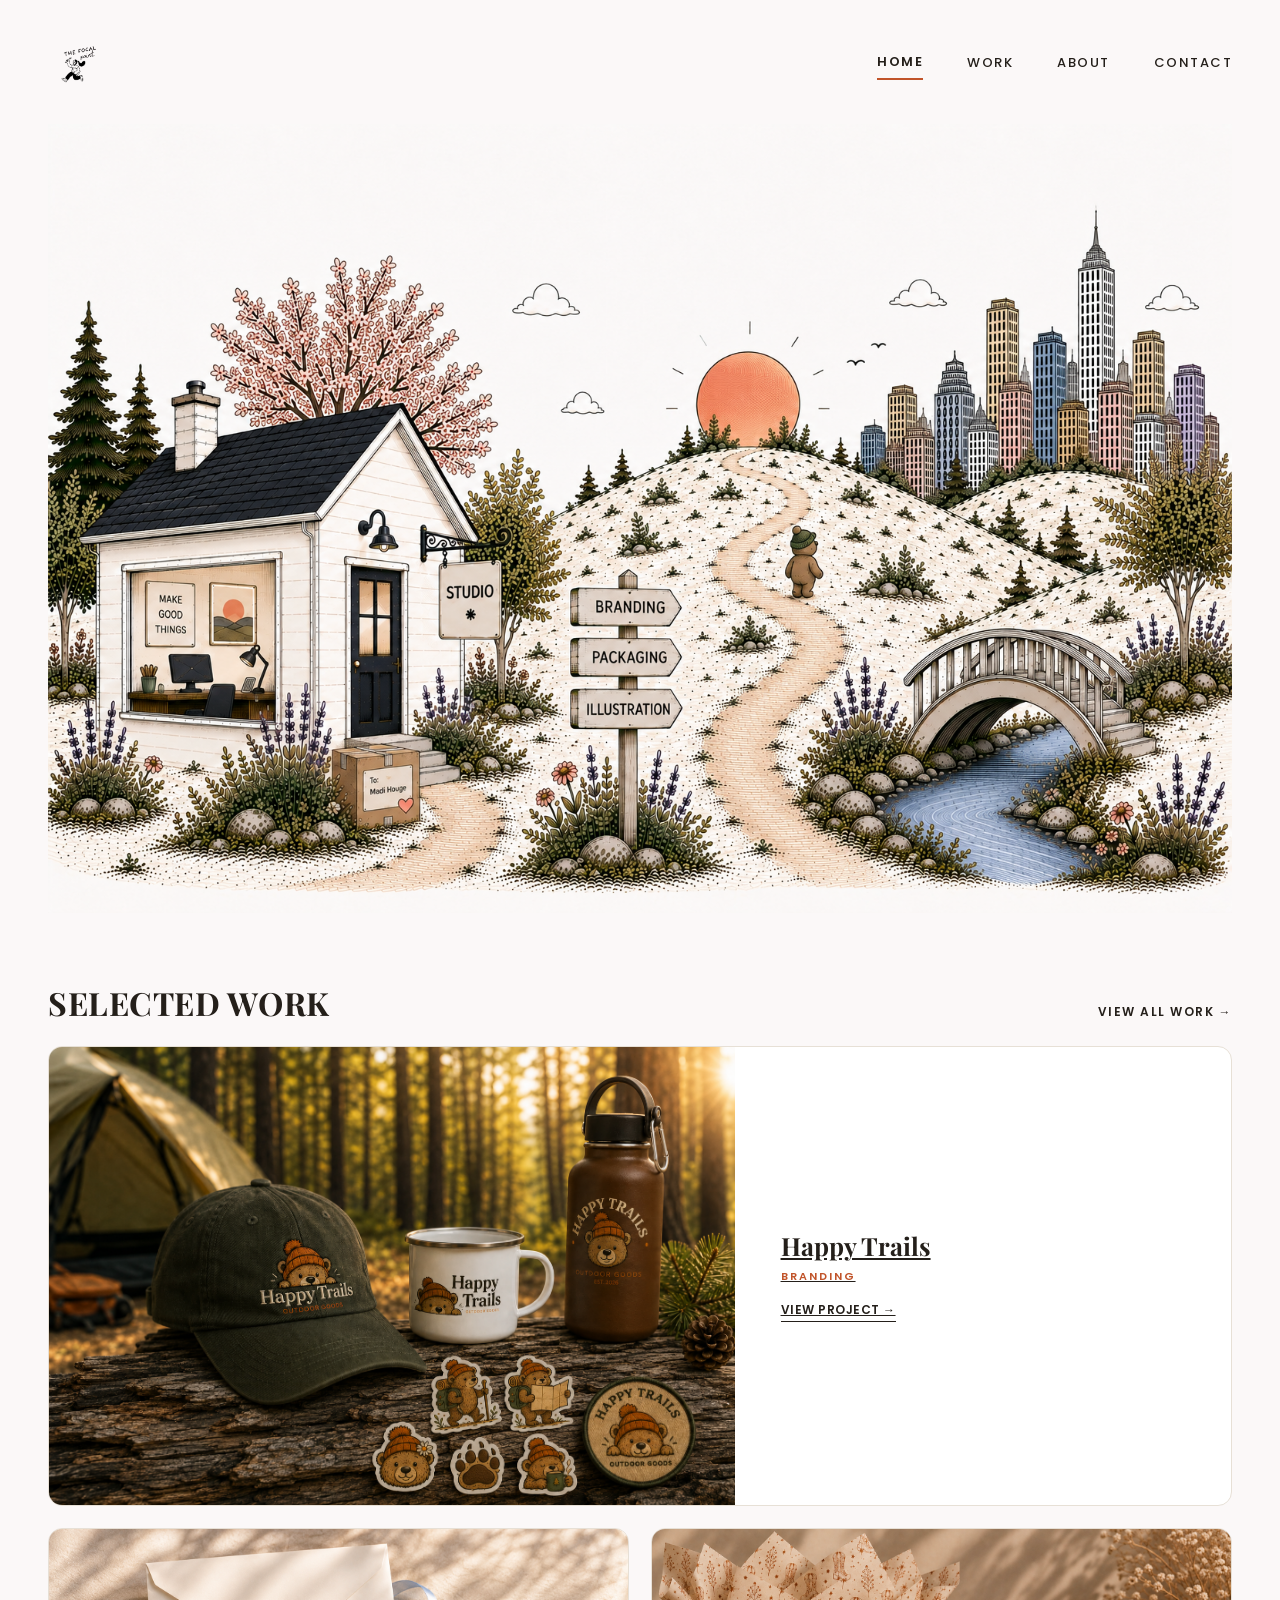
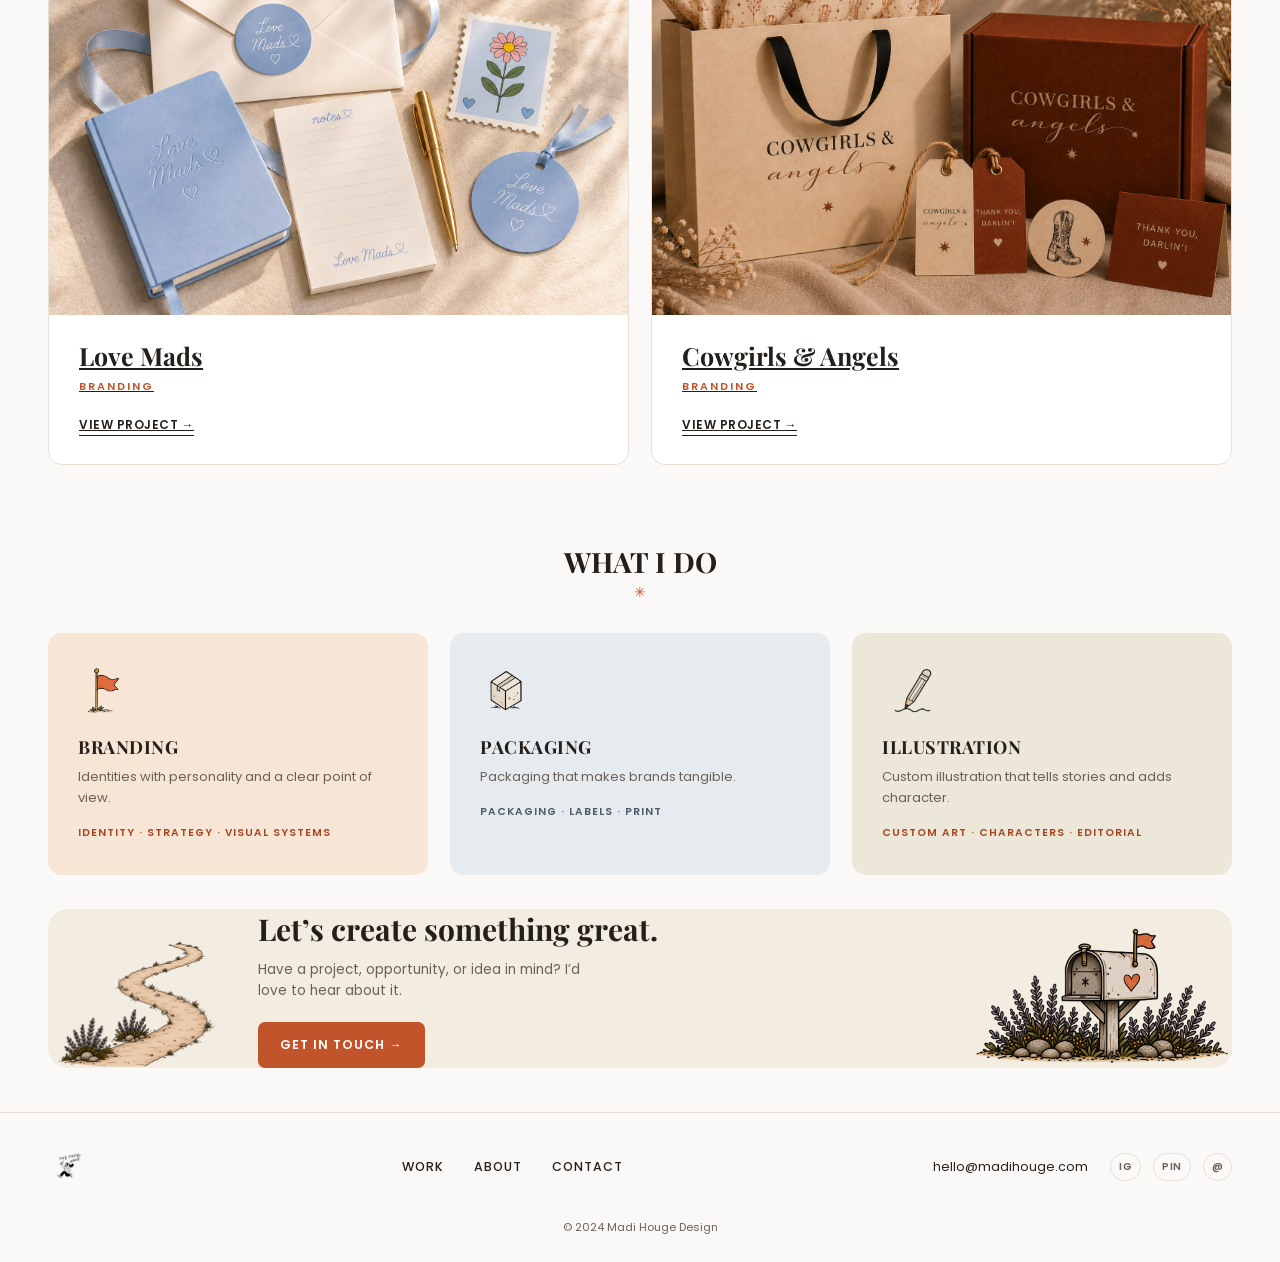
==== site/index.html @ 1304c2b9 "Add coded Home page (desktop), matching home-reference.png Static HTML/CSS build of the Home page on" ====
<!doctype html>
<html lang="en">
<head>
<meta charset="utf-8">
<meta name="viewport" content="width=device-width, initial-scale=1">
<title>The Focal Point</title>
<link rel="stylesheet" href="css/main.css">
<link rel="stylesheet" href="css/home.css">
</head>
<body>

<header class="site-header">
  <div class="wrap">
    <div class="logo"><img src="../global/1.png" alt="The Focal Point"></div>
    <nav class="site-nav">
      <a href="index.html" class="active">HOME</a>
      <a href="work.html">WORK</a>
      <a href="about.html">ABOUT</a>
      <a href="contact.html">CONTACT</a>
    </nav>
  </div>
</header>

<main class="wrap">

  <section class="hero">
    <img src="../home/hero.png" alt="Studio illustration">
  </section>

  <section class="selected-work">
    <div class="section-head">
      <h2 class="serif">SELECTED WORK</h2>
      <a class="viewall" href="work.html">VIEW ALL WORK &rarr;</a>
    </div>

    <div class="work-stack">
      <a class="work-card featured" href="happy-trails.html">
        <div class="thumb"><img src="../happy-trails/hero.png" alt="Happy Trails"></div>
        <div class="info">
          <h3 class="serif">Happy Trails</h3>
          <div class="tag">BRANDING</div>
          <span class="view">VIEW PROJECT &rarr;</span>
        </div>
      </a>

      <div class="work-row">
        <a class="work-card" href="love-mads.html">
          <div class="thumb"><img src="../love-mads/hero.png" alt="Love Mads"></div>
          <div class="info">
            <h3 class="serif">Love Mads</h3>
            <div class="tag">BRANDING</div>
            <span class="view">VIEW PROJECT &rarr;</span>
          </div>
        </a>
        <a class="work-card" href="cowgirls-and-angels.html">
          <div class="thumb"><img src="../cowgirls-and-angels/hero.png" alt="Cowgirls &amp; Angels"></div>
          <div class="info">
            <h3 class="serif">Cowgirls &amp; Angels</h3>
            <div class="tag">BRANDING</div>
            <span class="view">VIEW PROJECT &rarr;</span>
          </div>
        </a>
      </div>
    </div>
  </section>

  <section class="what-i-do">
    <div class="heading serif">WHAT I DO</div>
    <span class="spark">&#10035;</span>
    <div class="wid-grid">
      <div class="wid-card peach">
        <img src="../home/flag.png" alt="Branding icon">
        <h4 class="serif">BRANDING</h4>
        <p>Identities with personality and a clear point of view.</p>
        <div class="caps">IDENTITY &middot; STRATEGY &middot; VISUAL SYSTEMS</div>
      </div>
      <div class="wid-card blue">
        <img src="../home/box.png" alt="Packaging icon">
        <h4 class="serif">PACKAGING</h4>
        <p>Packaging that makes brands tangible.</p>
        <div class="caps">PACKAGING &middot; LABELS &middot; PRINT</div>
      </div>
      <div class="wid-card olive">
        <img src="../home/pencil.png" alt="Illustration icon">
        <h4 class="serif">ILLUSTRATION</h4>
        <p>Custom illustration that tells stories and adds character.</p>
        <div class="caps">CUSTOM ART &middot; CHARACTERS &middot; EDITORIAL</div>
      </div>
    </div>
  </section>

  <section class="cta">
    <div class="cta-art-left"><img src="../home/home - path.png" alt=""></div>
    <div class="cta-text">
      <h3 class="serif">Let&rsquo;s create something great.</h3>
      <p>Have a project, opportunity, or idea in mind? I&rsquo;d love to hear about it.</p>
      <a class="btn" href="contact.html">GET IN TOUCH &rarr;</a>
    </div>
    <div class="cta-art-right"><img src="../home/home - mailbox.png" alt=""></div>
  </section>

</main>

<footer class="site-footer">
  <div class="wrap">
    <div class="flogo"><img src="../global/1.png" alt="The Focal Point"></div>
    <nav>
      <a href="work.html">WORK</a>
      <a href="about.html">ABOUT</a>
      <a href="contact.html">CONTACT</a>
    </nav>
    <div class="fright">
      <span class="email">hello@madihouge.com</span>
      <div class="social">
        <span>IG</span>
        <span>PIN</span>
        <span>@</span>
      </div>
    </div>
    <div class="copy">&copy; 2024 Madi Houge Design</div>
  </div>
</footer>

</body>
</html>
---- site/css/main.css ----
@import url('https://fonts.googleapis.com/css2?family=Playfair+Display:wght@600;700;800&family=Poppins:wght@400;500;600&display=swap');

:root{
  --bg:#FBF8F8;
  --ink:#241f1a;
  --sub:#6b6058;
  --accent:#c1542a;
  --accent-dark:#a8461f;
  --line:#e7e0d6;
  --tint-peach:#f7e6d6;
  --tint-blue:#e6ebef;
  --tint-olive:#ece7d8;
  --cream:#f3ece1;
  --maxw:1400px;
}

*{box-sizing:border-box;}
html,body{margin:0;padding:0;}
body{
  background:var(--bg);
  color:var(--ink);
  font-family:'Poppins',sans-serif;
  -webkit-font-smoothing:antialiased;
}
img{max-width:100%;display:block;}
a{color:inherit;}

.wrap{
  max-width:var(--maxw);
  margin:0 auto;
  padding:0 48px;
}

.serif{font-family:'Playfair Display',serif;}

/* ---------- header ---------- */
.site-header{
  padding:34px 0 20px;
}
.site-header .wrap{
  display:flex;
  align-items:center;
  justify-content:space-between;
}
.site-header .logo img{
  height:64px;
  width:auto;
}
.site-nav{
  display:flex;
  align-items:center;
  gap:44px;
}
.site-nav a{
  font-size:13px;
  letter-spacing:1.5px;
  font-weight:500;
  color:var(--ink);
  text-decoration:none;
  padding-bottom:6px;
}
.site-nav a.active{
  font-weight:600;
  border-bottom:2px solid var(--accent);
}

/* ---------- footer ---------- */
.site-footer{
  border-top:1px solid var(--line);
  margin-top:44px;
  padding:32px 0 26px;
}
.site-footer .wrap{
  display:flex;
  align-items:center;
  justify-content:space-between;
  flex-wrap:wrap;
  row-gap:14px;
}
.site-footer .flogo{
  display:flex;
  align-items:center;
}
.site-footer .flogo img{
  height:44px;
  width:auto;
}
.site-footer nav{
  display:flex;
  gap:30px;
}
.site-footer nav a{
  font-size:12.5px;
  letter-spacing:1px;
  font-weight:500;
  text-decoration:none;
  color:var(--ink);
}
.site-footer .fright{
  display:flex;
  align-items:center;
  gap:22px;
}
.site-footer .fright .email{
  font-size:12.5px;
  color:var(--ink);
}
.site-footer .social{
  display:flex;
  gap:12px;
}
.site-footer .social span{
  min-width:28px;
  height:28px;
  padding:0 8px;
  border-radius:14px;
  border:1px solid var(--line);
  display:flex;
  align-items:center;
  justify-content:center;
  font-size:10px;
  letter-spacing:.5px;
  font-weight:600;
  color:var(--sub);
}
.site-footer .copy{
  width:100%;
  text-align:center;
  font-size:11px;
  color:var(--sub);
  margin-top:16px;
}
---- site/css/home.css ----
/* ---------- hero ---------- */
.hero{
  margin:6px 0 68px;
}
.hero img{
  width:100%;
  height:auto;
}

/* ---------- selected work ---------- */
.section-head{
  display:flex;
  align-items:baseline;
  justify-content:space-between;
  margin-bottom:22px;
}
.section-head h2{
  font-size:32px;
  font-weight:700;
  margin:0;
  letter-spacing:.5px;
}
.section-head .viewall{
  font-size:12px;
  letter-spacing:1.5px;
  font-weight:600;
  text-decoration:none;
}

.work-stack{
  display:flex;
  flex-direction:column;
  gap:22px;
}

.work-card{
  border:1px solid var(--line);
  border-radius:14px;
  overflow:hidden;
  background:#fff;
}

.work-card.featured{
  display:flex;
  align-items:stretch;
}
.work-card.featured .thumb{
  width:58%;
  display:flex;
  align-items:center;
  justify-content:center;
  background:#f7f4ee;
}
.work-card.featured .thumb img{
  width:100%;
  height:100%;
  object-fit:cover;
}
.work-card.featured .info{
  width:42%;
  padding:0 46px;
  display:flex;
  flex-direction:column;
  justify-content:center;
}

.work-row{
  display:grid;
  grid-template-columns:1fr 1fr;
  gap:22px;
}
.work-row .work-card{
  display:flex;
  flex-direction:column;
}
.work-row .thumb img{
  width:100%;
  height:auto;
  display:block;
}
.work-row .info{
  padding:24px 30px 28px;
}

.info h3{
  font-size:25px;
  font-weight:700;
  margin:0 0 6px;
}
.info .tag{
  color:var(--accent);
  font-size:11px;
  letter-spacing:2px;
  font-weight:600;
  margin-bottom:16px;
}
.info .view{
  font-size:12px;
  font-weight:600;
  letter-spacing:.5px;
  text-decoration:none;
  border-bottom:1px solid var(--ink);
  padding-bottom:2px;
  align-self:flex-start;
}

/* ---------- what i do ---------- */
.what-i-do{
  margin:78px 0 34px;
  text-align:center;
}
.what-i-do .heading{
  font-size:28px;
  font-weight:700;
  margin-bottom:2px;
}
.what-i-do .spark{
  color:var(--accent);
  font-size:14px;
  margin-bottom:30px;
  display:block;
}
.wid-grid{
  display:grid;
  grid-template-columns:repeat(3,1fr);
  gap:22px;
}
.wid-card{
  border-radius:14px;
  padding:34px 30px;
  text-align:left;
}
.wid-card.peach{background:var(--tint-peach);}
.wid-card.blue{background:var(--tint-blue);}
.wid-card.olive{background:var(--tint-olive);}
.wid-card img{
  height:48px;
  width:auto;
  margin-bottom:20px;
}
.wid-card h4{
  font-size:18px;
  font-weight:700;
  margin:0 0 8px;
  letter-spacing:.5px;
}
.wid-card p{
  font-size:13px;
  color:var(--sub);
  line-height:1.6;
  margin:0 0 16px;
}
.wid-card .caps{
  font-size:10.5px;
  letter-spacing:1px;
  font-weight:600;
  color:var(--accent-dark);
}
.wid-card.blue .caps{color:#4a5a6a;}

/* ---------- cta ---------- */
.cta{
  background:var(--cream);
  border-radius:20px;
  margin:34px 0 10px;
  display:flex;
  align-items:center;
  justify-content:space-between;
  overflow:hidden;
  padding-left:0;
}
.cta .cta-art-left{
  width:190px;
  flex-shrink:0;
  align-self:stretch;
  display:flex;
  align-items:flex-end;
}
.cta .cta-art-left img{
  width:100%;
  height:auto;
}
.cta .cta-text{
  flex:1;
  padding:0 20px;
}
.cta .cta-text h3{
  font-size:30px;
  font-weight:700;
  margin:0 0 10px;
}
.cta .cta-text p{
  font-size:13.5px;
  color:var(--sub);
  line-height:1.6;
  margin:0 0 20px;
  max-width:340px;
}
.btn{
  display:inline-flex;
  align-items:center;
  gap:8px;
  background:var(--accent);
  color:#fff;
  font-size:12.5px;
  letter-spacing:1px;
  font-weight:600;
  padding:14px 22px;
  border-radius:7px;
  text-decoration:none;
}
.cta .cta-art-right{
  width:260px;
  flex-shrink:0;
  align-self:flex-end;
}
.cta .cta-art-right img{
  width:100%;
  height:auto;
  display:block;
}
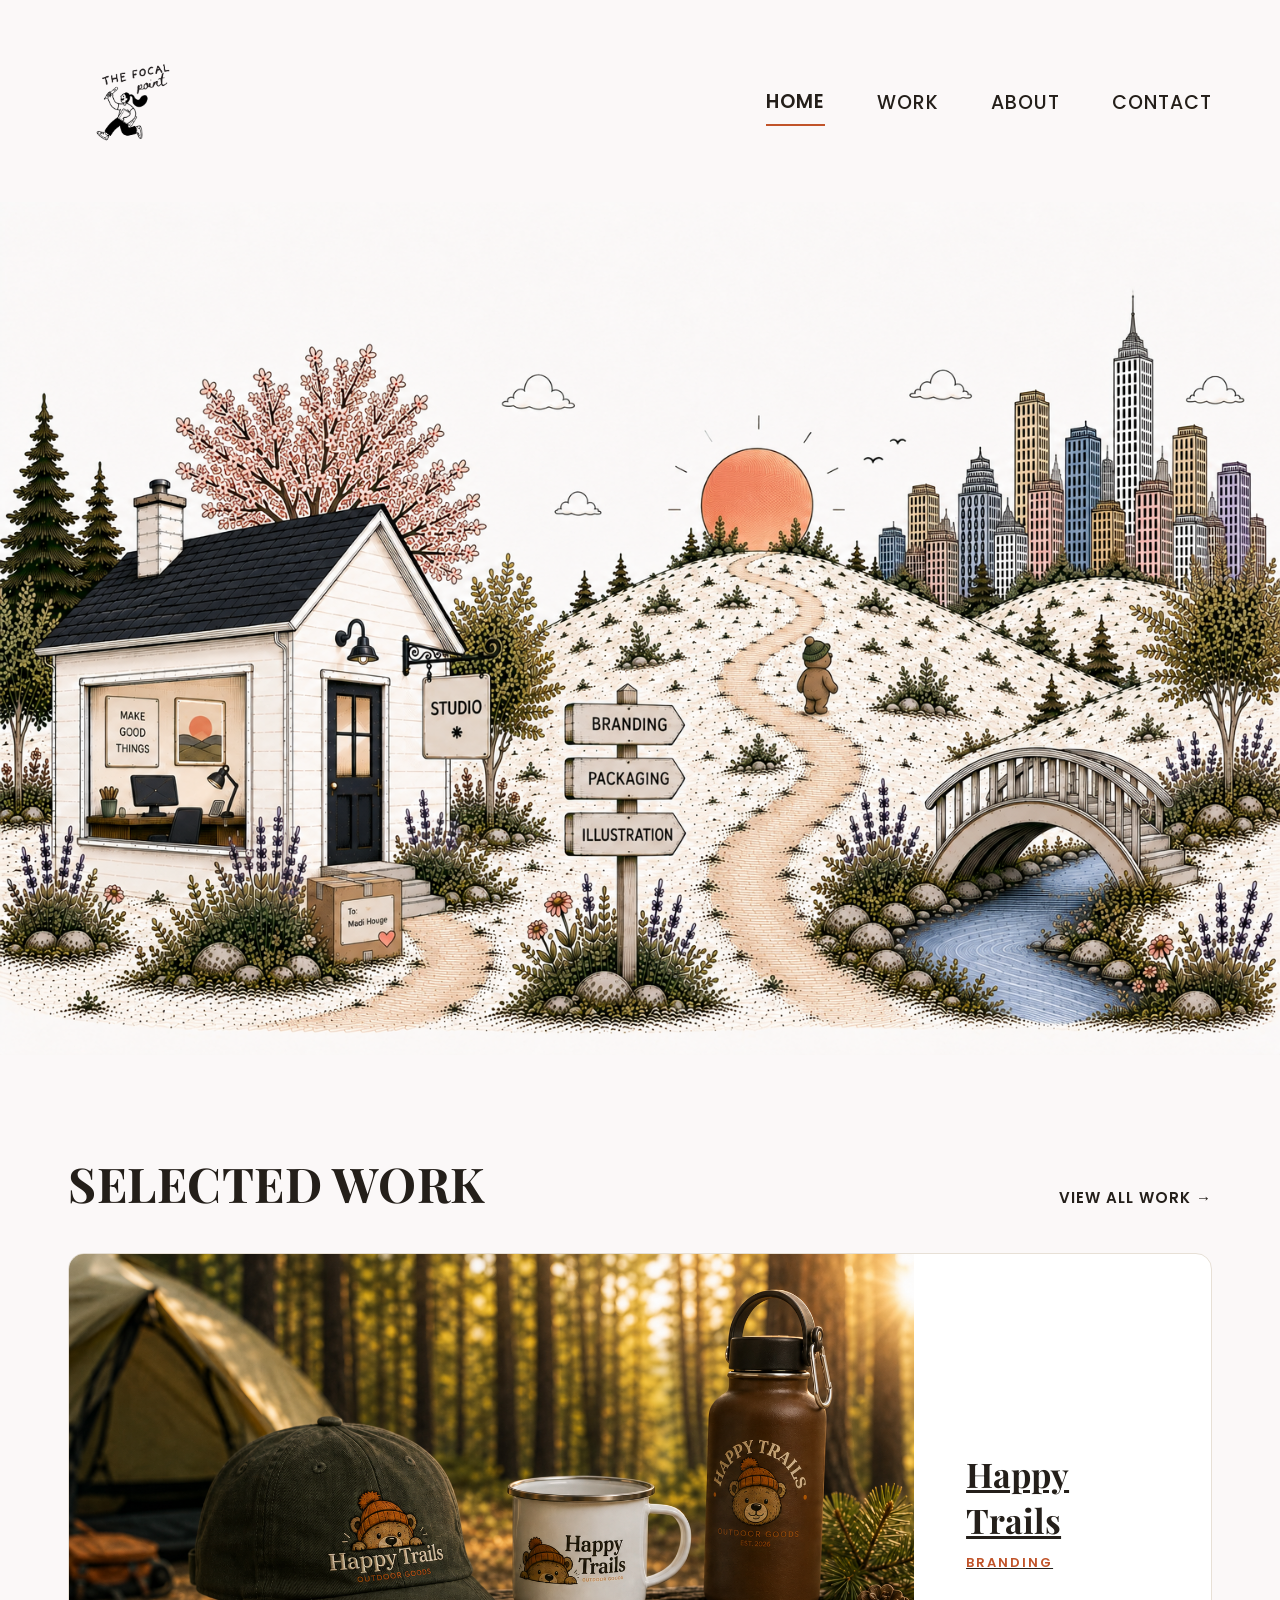
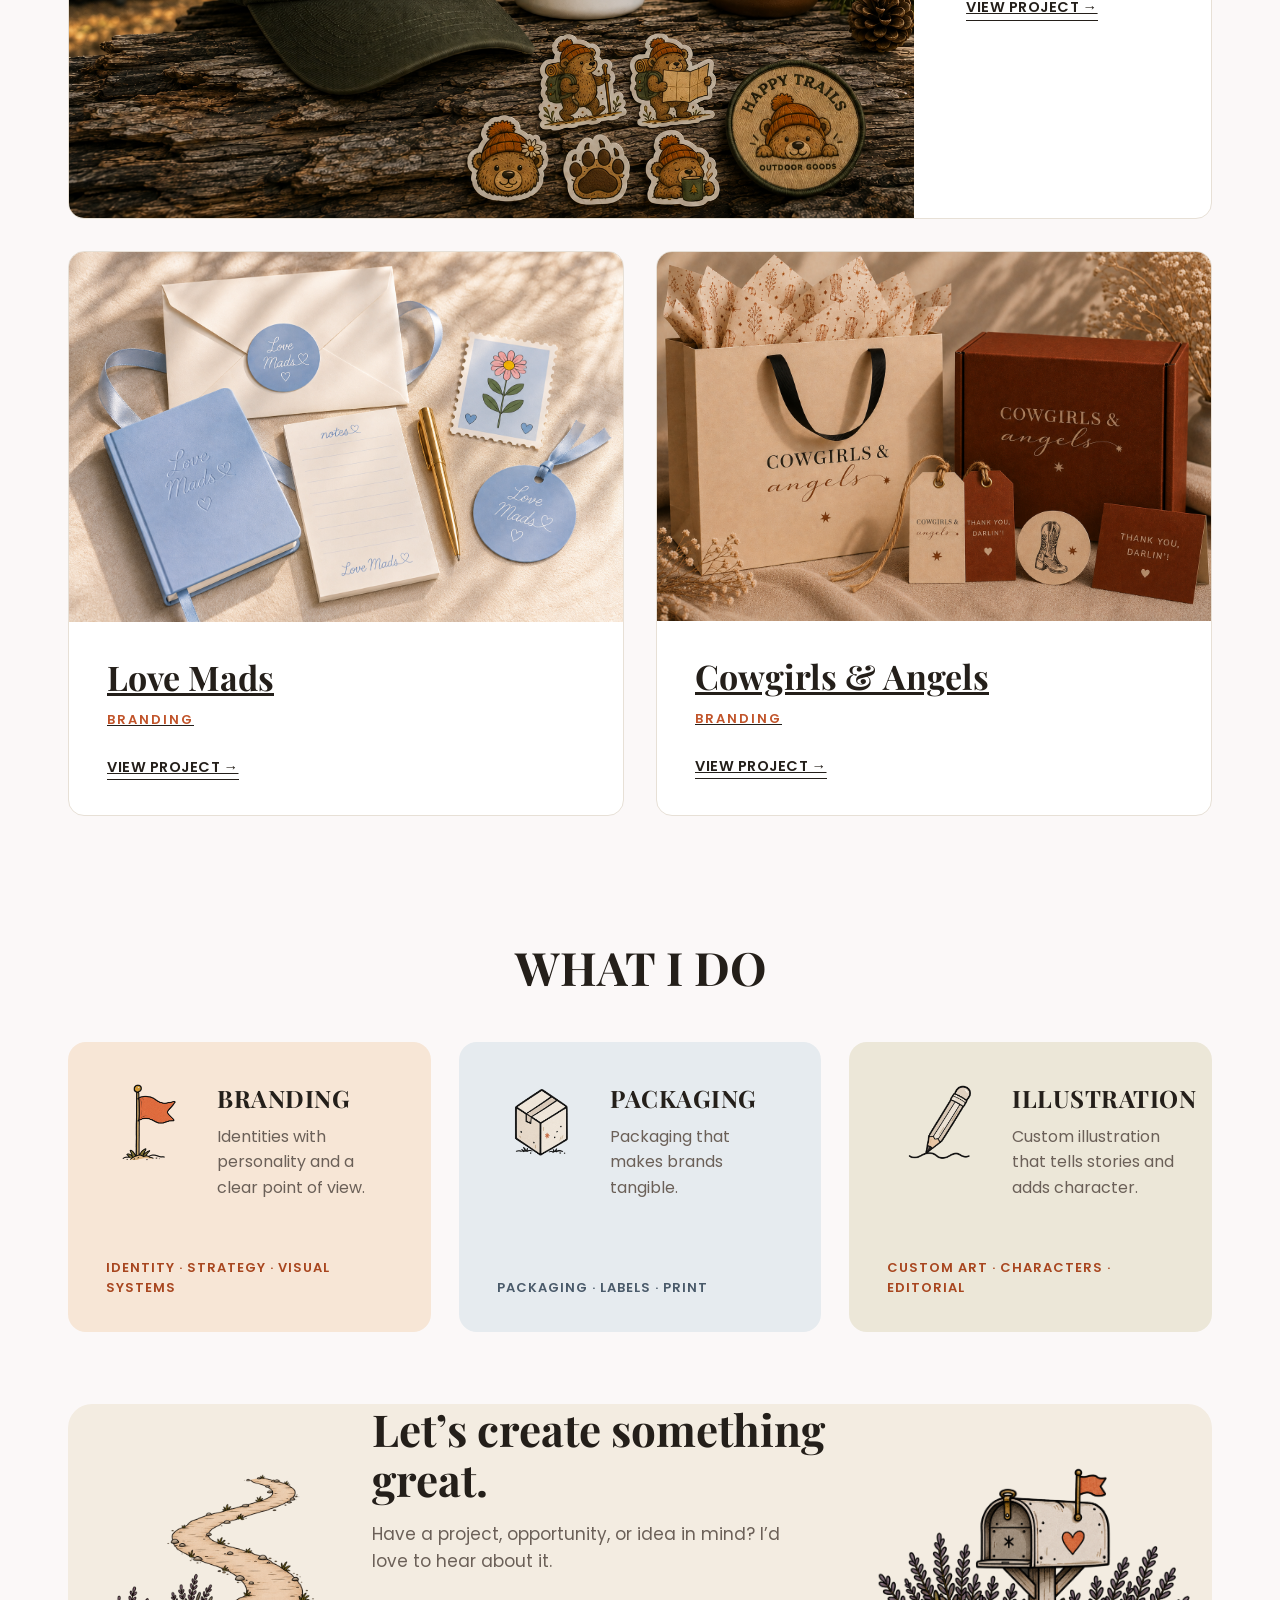
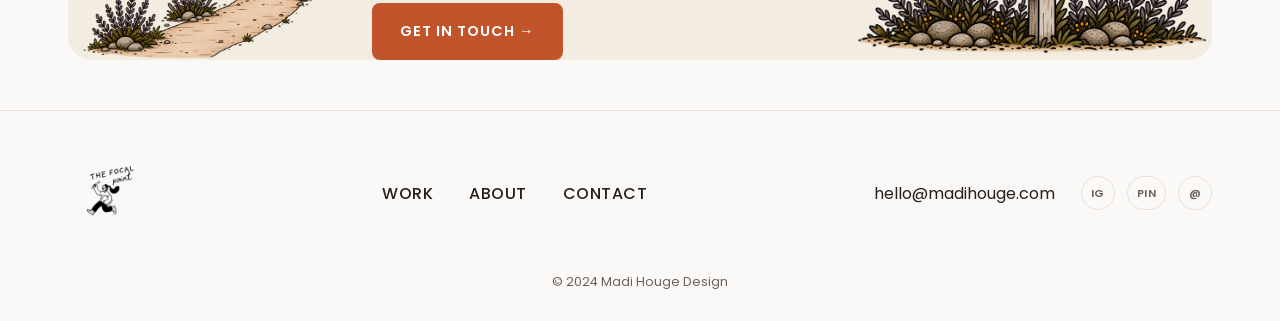
==== commit c8cc18df: "Refine Home page: full-bleed hero, rebuilt What I Do cards, spacing pass - Hero now breaks out of th" ====
--- a/site/index.html
+++ b/site/index.html
@@ -21,11 +21,11 @@
   </div>
 </header>
 
+<section class="hero-full">
+  <img src="../home/hero.png" alt="Studio illustration">
+</section>
+
 <main class="wrap">
-
-  <section class="hero">
-    <img src="../home/hero.png" alt="Studio illustration">
-  </section>
 
   <section class="selected-work">
     <div class="section-head">
@@ -66,24 +66,35 @@
 
   <section class="what-i-do">
     <div class="heading serif">WHAT I DO</div>
-    <span class="spark">&#10035;</span>
     <div class="wid-grid">
       <div class="wid-card peach">
-        <img src="../home/flag.png" alt="Branding icon">
-        <h4 class="serif">BRANDING</h4>
-        <p>Identities with personality and a clear point of view.</p>
+        <div class="wid-top">
+          <img src="../home/flag.png" alt="Branding icon">
+          <div class="wid-copy">
+            <h4 class="serif">BRANDING</h4>
+            <p>Identities with personality and a clear point of view.</p>
+          </div>
+        </div>
         <div class="caps">IDENTITY &middot; STRATEGY &middot; VISUAL SYSTEMS</div>
       </div>
       <div class="wid-card blue">
-        <img src="../home/box.png" alt="Packaging icon">
-        <h4 class="serif">PACKAGING</h4>
-        <p>Packaging that makes brands tangible.</p>
+        <div class="wid-top">
+          <img src="../home/box.png" alt="Packaging icon">
+          <div class="wid-copy">
+            <h4 class="serif">PACKAGING</h4>
+            <p>Packaging that makes brands tangible.</p>
+          </div>
+        </div>
         <div class="caps">PACKAGING &middot; LABELS &middot; PRINT</div>
       </div>
       <div class="wid-card olive">
-        <img src="../home/pencil.png" alt="Illustration icon">
-        <h4 class="serif">ILLUSTRATION</h4>
-        <p>Custom illustration that tells stories and adds character.</p>
+        <div class="wid-top">
+          <img src="../home/pencil.png" alt="Illustration icon">
+          <div class="wid-copy">
+            <h4 class="serif">ILLUSTRATION</h4>
+            <p>Custom illustration that tells stories and adds character.</p>
+          </div>
+        </div>
         <div class="caps">CUSTOM ART &middot; CHARACTERS &middot; EDITORIAL</div>
       </div>
     </div>
--- a/site/css/main.css
+++ b/site/css/main.css
@@ -11,7 +11,7 @@
   --tint-blue:#e6ebef;
   --tint-olive:#ece7d8;
   --cream:#f3ece1;
-  --maxw:1400px;
+  --maxw:1720px;
 }
 
 *{box-sizing:border-box;}
@@ -28,14 +28,14 @@
 .wrap{
   max-width:var(--maxw);
   margin:0 auto;
-  padding:0 48px;
+  padding:0 68px;
 }
 
 .serif{font-family:'Playfair Display',serif;}
 
 /* ---------- header ---------- */
 .site-header{
-  padding:34px 0 20px;
+  padding:38px 0 22px;
 }
 .site-header .wrap{
   display:flex;
@@ -43,21 +43,21 @@
   justify-content:space-between;
 }
 .site-header .logo img{
-  height:64px;
+  height:136px;
   width:auto;
 }
 .site-nav{
   display:flex;
   align-items:center;
-  gap:44px;
+  gap:52px;
 }
 .site-nav a{
-  font-size:13px;
-  letter-spacing:1.5px;
+  font-size:19px;
+  letter-spacing:1px;
   font-weight:500;
   color:var(--ink);
   text-decoration:none;
-  padding-bottom:6px;
+  padding-bottom:8px;
 }
 .site-nav a.active{
   font-weight:600;
@@ -67,31 +67,31 @@
 /* ---------- footer ---------- */
 .site-footer{
   border-top:1px solid var(--line);
-  margin-top:44px;
-  padding:32px 0 26px;
+  margin-top:50px;
+  padding:38px 0 30px;
 }
 .site-footer .wrap{
   display:flex;
   align-items:center;
   justify-content:space-between;
   flex-wrap:wrap;
-  row-gap:14px;
+  row-gap:16px;
 }
 .site-footer .flogo{
   display:flex;
   align-items:center;
 }
 .site-footer .flogo img{
-  height:44px;
+  height:88px;
   width:auto;
 }
 .site-footer nav{
   display:flex;
-  gap:30px;
+  gap:36px;
 }
 .site-footer nav a{
-  font-size:12.5px;
-  letter-spacing:1px;
+  font-size:16px;
+  letter-spacing:.5px;
   font-weight:500;
   text-decoration:none;
   color:var(--ink);
@@ -99,10 +99,10 @@
 .site-footer .fright{
   display:flex;
   align-items:center;
-  gap:22px;
+  gap:26px;
 }
 .site-footer .fright .email{
-  font-size:12.5px;
+  font-size:16px;
   color:var(--ink);
 }
 .site-footer .social{
@@ -110,15 +110,15 @@
   gap:12px;
 }
 .site-footer .social span{
-  min-width:28px;
-  height:28px;
-  padding:0 8px;
-  border-radius:14px;
+  min-width:34px;
+  height:34px;
+  padding:0 9px;
+  border-radius:17px;
   border:1px solid var(--line);
   display:flex;
   align-items:center;
   justify-content:center;
-  font-size:10px;
+  font-size:11px;
   letter-spacing:.5px;
   font-weight:600;
   color:var(--sub);
@@ -126,7 +126,7 @@
 .site-footer .copy{
   width:100%;
   text-align:center;
-  font-size:11px;
+  font-size:12.5px;
   color:var(--sub);
-  margin-top:16px;
+  margin-top:20px;
 }
--- a/site/css/home.css
+++ b/site/css/home.css
@@ -1,10 +1,12 @@
-/* ---------- hero ---------- */
-.hero{
-  margin:6px 0 68px;
-}
-.hero img{
-  width:100%;
-  height:auto;
+/* ---------- hero (full-bleed to viewport edges) ---------- */
+.hero-full{
+  width:100%;
+  margin:6px 0 96px;
+}
+.hero-full img{
+  width:100%;
+  height:auto;
+  display:block;
 }
 
 /* ---------- selected work ---------- */
@@ -12,17 +14,17 @@
   display:flex;
   align-items:baseline;
   justify-content:space-between;
-  margin-bottom:22px;
+  margin-bottom:38px;
 }
 .section-head h2{
-  font-size:32px;
+  font-size:48px;
   font-weight:700;
   margin:0;
   letter-spacing:.5px;
 }
 .section-head .viewall{
-  font-size:12px;
-  letter-spacing:1.5px;
+  font-size:15px;
+  letter-spacing:1px;
   font-weight:600;
   text-decoration:none;
 }
@@ -30,12 +32,12 @@
 .work-stack{
   display:flex;
   flex-direction:column;
-  gap:22px;
+  gap:32px;
 }
 
 .work-card{
   border:1px solid var(--line);
-  border-radius:14px;
+  border-radius:16px;
   overflow:hidden;
   background:#fff;
 }
@@ -45,7 +47,7 @@
   align-items:stretch;
 }
 .work-card.featured .thumb{
-  width:58%;
+  width:74%;
   display:flex;
   align-items:center;
   justify-content:center;
@@ -53,12 +55,11 @@
 }
 .work-card.featured .thumb img{
   width:100%;
-  height:100%;
-  object-fit:cover;
+  height:auto;
 }
 .work-card.featured .info{
-  width:42%;
-  padding:0 46px;
+  width:26%;
+  padding:0 52px;
   display:flex;
   flex-direction:column;
   justify-content:center;
@@ -67,7 +68,7 @@
 .work-row{
   display:grid;
   grid-template-columns:1fr 1fr;
-  gap:22px;
+  gap:32px;
 }
 .work-row .work-card{
   display:flex;
@@ -79,23 +80,23 @@
   display:block;
 }
 .work-row .info{
-  padding:24px 30px 28px;
+  padding:32px 38px 36px;
 }
 
 .info h3{
-  font-size:25px;
-  font-weight:700;
-  margin:0 0 6px;
+  font-size:34px;
+  font-weight:700;
+  margin:0 0 10px;
 }
 .info .tag{
   color:var(--accent);
-  font-size:11px;
+  font-size:13px;
   letter-spacing:2px;
   font-weight:600;
-  margin-bottom:16px;
+  margin-bottom:24px;
 }
 .info .view{
-  font-size:12px;
+  font-size:14.5px;
   font-weight:600;
   letter-spacing:.5px;
   text-decoration:none;
@@ -106,52 +107,56 @@
 
 /* ---------- what i do ---------- */
 .what-i-do{
-  margin:78px 0 34px;
+  margin:120px 0 48px;
   text-align:center;
 }
 .what-i-do .heading{
-  font-size:28px;
-  font-weight:700;
-  margin-bottom:2px;
-}
-.what-i-do .spark{
-  color:var(--accent);
-  font-size:14px;
-  margin-bottom:30px;
-  display:block;
+  font-size:46px;
+  font-weight:700;
+  margin-bottom:44px;
 }
 .wid-grid{
   display:grid;
   grid-template-columns:repeat(3,1fr);
-  gap:22px;
+  gap:28px;
 }
 .wid-card{
-  border-radius:14px;
-  padding:34px 30px;
+  border-radius:18px;
+  padding:40px 38px 34px;
   text-align:left;
+  display:flex;
+  flex-direction:column;
+  justify-content:space-between;
+  min-height:290px;
 }
 .wid-card.peach{background:var(--tint-peach);}
 .wid-card.blue{background:var(--tint-blue);}
 .wid-card.olive{background:var(--tint-olive);}
+.wid-top{
+  display:flex;
+  align-items:flex-start;
+  gap:26px;
+  margin-bottom:30px;
+}
 .wid-card img{
-  height:48px;
+  height:82px;
   width:auto;
-  margin-bottom:20px;
-}
-.wid-card h4{
-  font-size:18px;
-  font-weight:700;
-  margin:0 0 8px;
+  flex-shrink:0;
+}
+.wid-copy h4{
+  font-size:24px;
+  font-weight:700;
+  margin:0 0 10px;
   letter-spacing:.5px;
 }
-.wid-card p{
-  font-size:13px;
+.wid-copy p{
+  font-size:16px;
   color:var(--sub);
   line-height:1.6;
-  margin:0 0 16px;
+  margin:0;
 }
 .wid-card .caps{
-  font-size:10.5px;
+  font-size:13px;
   letter-spacing:1px;
   font-weight:600;
   color:var(--accent-dark);
@@ -161,16 +166,15 @@
 /* ---------- cta ---------- */
 .cta{
   background:var(--cream);
-  border-radius:20px;
-  margin:34px 0 10px;
+  border-radius:24px;
+  margin:72px 0 20px;
   display:flex;
   align-items:center;
   justify-content:space-between;
   overflow:hidden;
-  padding-left:0;
 }
 .cta .cta-art-left{
-  width:190px;
+  width:280px;
   flex-shrink:0;
   align-self:stretch;
   display:flex;
@@ -182,35 +186,36 @@
 }
 .cta .cta-text{
   flex:1;
-  padding:0 20px;
+  padding:0 24px;
 }
 .cta .cta-text h3{
-  font-size:30px;
-  font-weight:700;
-  margin:0 0 10px;
+  font-size:44px;
+  font-weight:700;
+  margin:0 0 16px;
+  line-height:1.15;
 }
 .cta .cta-text p{
-  font-size:13.5px;
+  font-size:17px;
   color:var(--sub);
   line-height:1.6;
-  margin:0 0 20px;
-  max-width:340px;
+  margin:0 0 28px;
+  max-width:420px;
 }
 .btn{
   display:inline-flex;
   align-items:center;
-  gap:8px;
+  gap:9px;
   background:var(--accent);
   color:#fff;
-  font-size:12.5px;
+  font-size:14.5px;
   letter-spacing:1px;
   font-weight:600;
-  padding:14px 22px;
-  border-radius:7px;
+  padding:18px 28px;
+  border-radius:8px;
   text-decoration:none;
 }
 .cta .cta-art-right{
-  width:260px;
+  width:360px;
   flex-shrink:0;
   align-self:flex-end;
 }
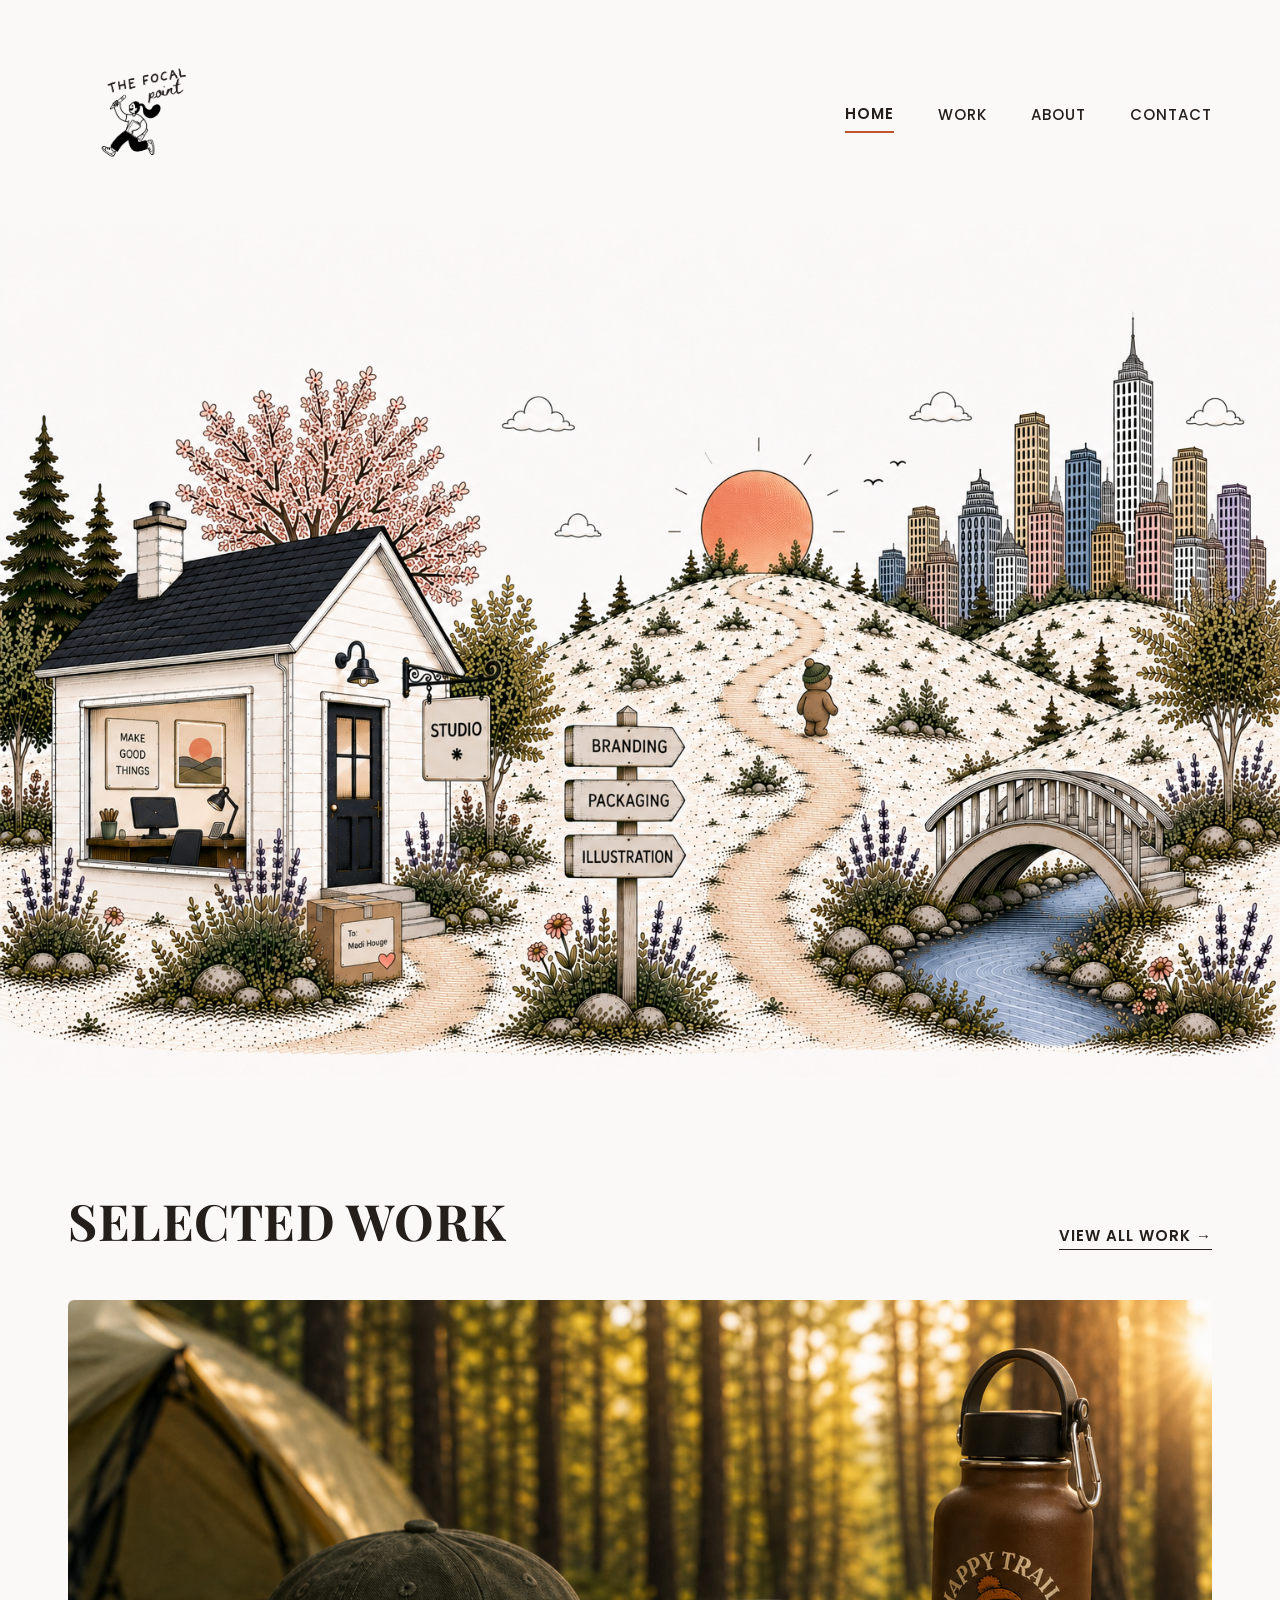
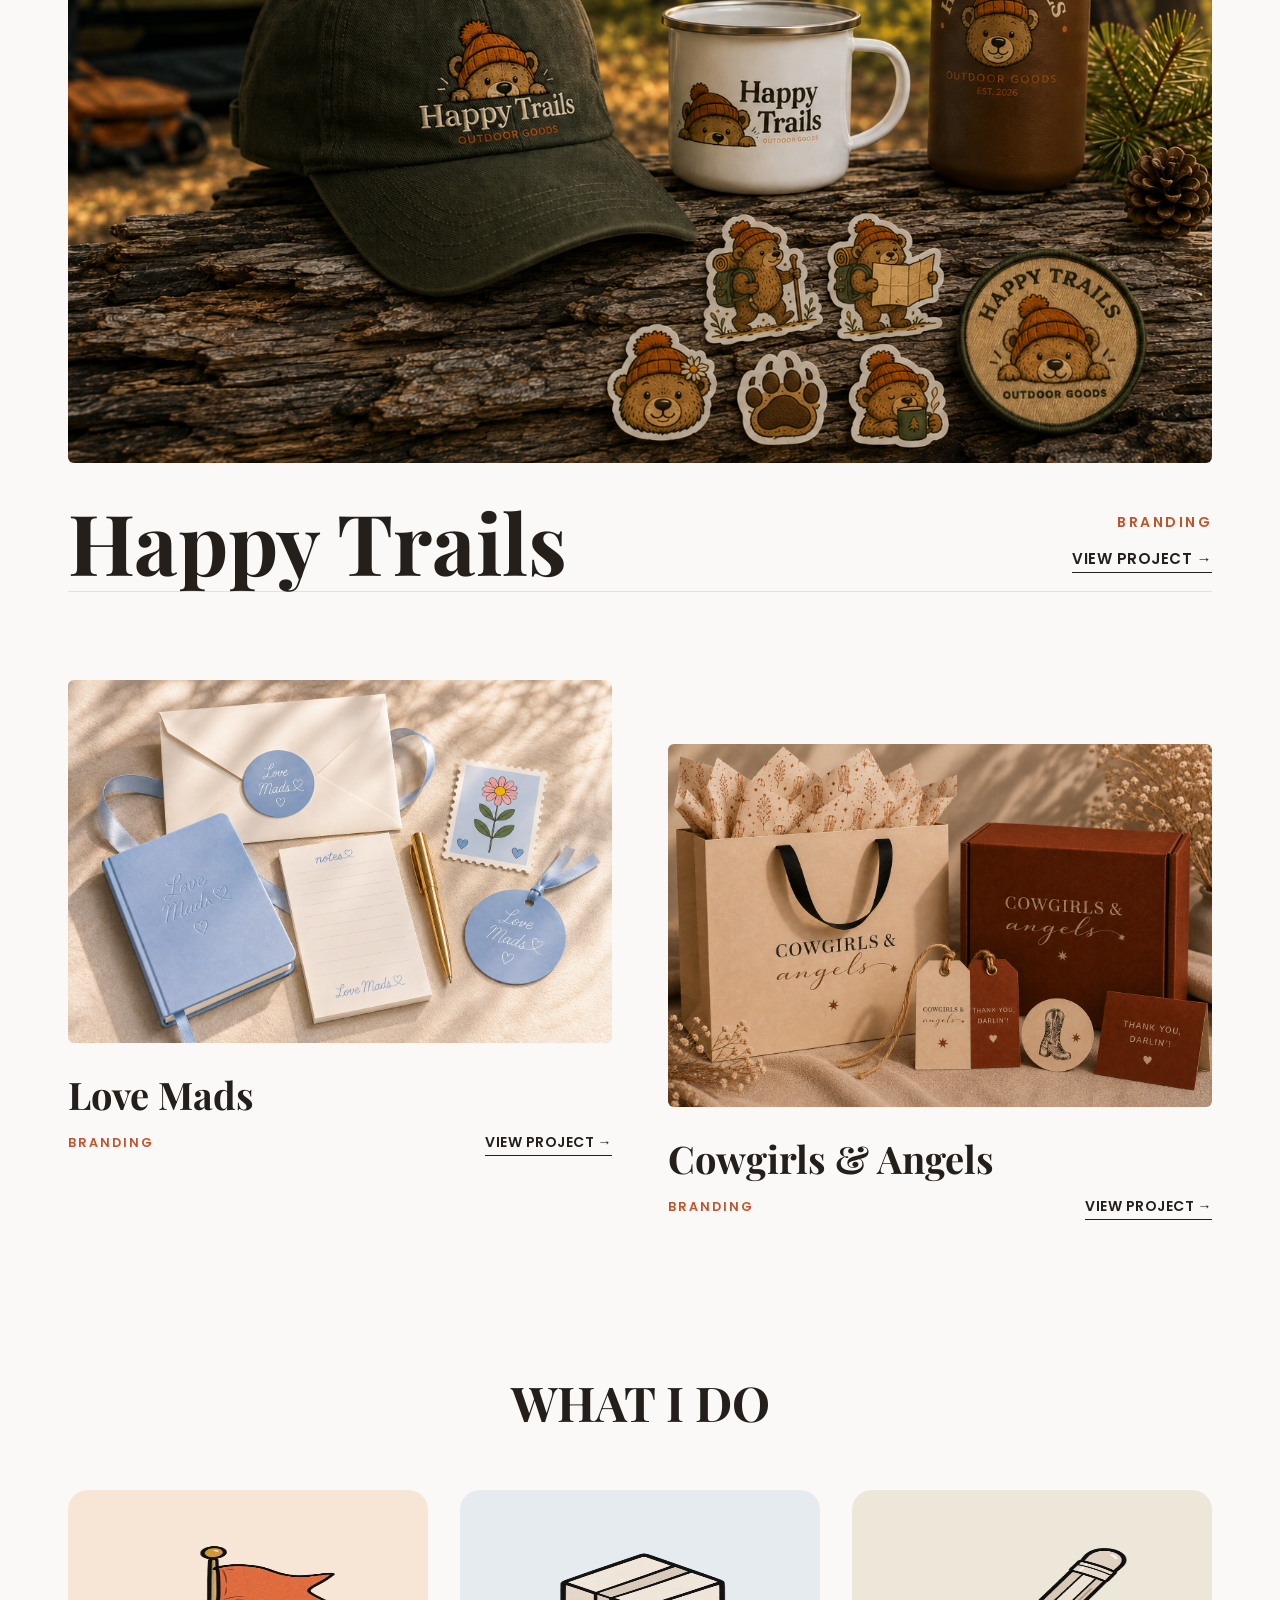
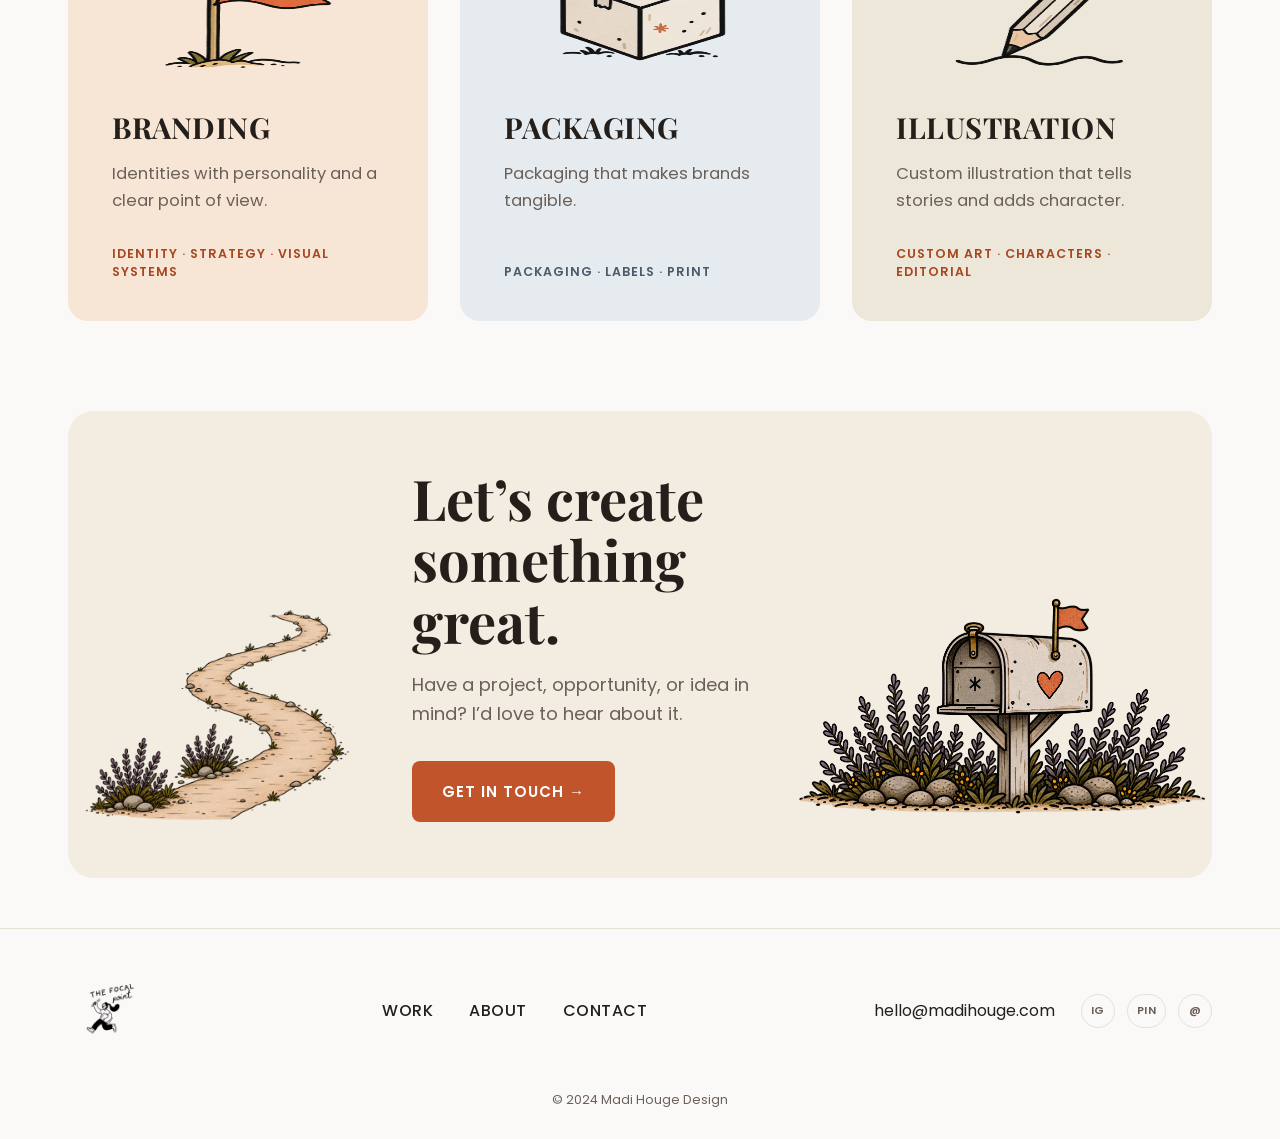
==== commit 87efca12: "Recompose Home page with editorial art direction below the hero Remove the bordered-card treatment t" ====
--- a/site/index.html
+++ b/site/index.html
@@ -33,34 +33,38 @@
       <a class="viewall" href="work.html">VIEW ALL WORK &rarr;</a>
     </div>
 
-    <div class="work-stack">
-      <a class="work-card featured" href="happy-trails.html">
-        <div class="thumb"><img src="../happy-trails/hero.png" alt="Happy Trails"></div>
-        <div class="info">
-          <h3 class="serif">Happy Trails</h3>
-          <div class="tag">BRANDING</div>
+    <a class="feature" href="happy-trails.html">
+      <div class="feature-image"><img src="../happy-trails/hero.png" alt="Happy Trails"></div>
+      <div class="feature-caption">
+        <h3 class="serif">Happy Trails</h3>
+        <div class="feature-meta">
+          <span class="tag">BRANDING</span>
           <span class="view">VIEW PROJECT &rarr;</span>
         </div>
-      </a>
+      </div>
+    </a>
 
-      <div class="work-row">
-        <a class="work-card" href="love-mads.html">
-          <div class="thumb"><img src="../love-mads/hero.png" alt="Love Mads"></div>
-          <div class="info">
-            <h3 class="serif">Love Mads</h3>
-            <div class="tag">BRANDING</div>
+    <div class="secondary-grid">
+      <a class="secondary-item" href="love-mads.html">
+        <div class="secondary-image"><img src="../love-mads/hero.png" alt="Love Mads"></div>
+        <div class="secondary-caption">
+          <h4 class="serif">Love Mads</h4>
+          <div class="secondary-meta">
+            <span class="tag">BRANDING</span>
             <span class="view">VIEW PROJECT &rarr;</span>
           </div>
-        </a>
-        <a class="work-card" href="cowgirls-and-angels.html">
-          <div class="thumb"><img src="../cowgirls-and-angels/hero.png" alt="Cowgirls &amp; Angels"></div>
-          <div class="info">
-            <h3 class="serif">Cowgirls &amp; Angels</h3>
-            <div class="tag">BRANDING</div>
+        </div>
+      </a>
+      <a class="secondary-item stagger" href="cowgirls-and-angels.html">
+        <div class="secondary-image"><img src="../cowgirls-and-angels/hero.png" alt="Cowgirls &amp; Angels"></div>
+        <div class="secondary-caption">
+          <h4 class="serif">Cowgirls &amp; Angels</h4>
+          <div class="secondary-meta">
+            <span class="tag">BRANDING</span>
             <span class="view">VIEW PROJECT &rarr;</span>
           </div>
-        </a>
-      </div>
+        </div>
+      </a>
     </div>
   </section>
 
@@ -68,33 +72,21 @@
     <div class="heading serif">WHAT I DO</div>
     <div class="wid-grid">
       <div class="wid-card peach">
-        <div class="wid-top">
-          <img src="../home/flag.png" alt="Branding icon">
-          <div class="wid-copy">
-            <h4 class="serif">BRANDING</h4>
-            <p>Identities with personality and a clear point of view.</p>
-          </div>
-        </div>
+        <img class="wid-icon" src="../home/flag.png" alt="Branding icon">
+        <h4 class="serif">BRANDING</h4>
+        <p>Identities with personality and a clear point of view.</p>
         <div class="caps">IDENTITY &middot; STRATEGY &middot; VISUAL SYSTEMS</div>
       </div>
       <div class="wid-card blue">
-        <div class="wid-top">
-          <img src="../home/box.png" alt="Packaging icon">
-          <div class="wid-copy">
-            <h4 class="serif">PACKAGING</h4>
-            <p>Packaging that makes brands tangible.</p>
-          </div>
-        </div>
+        <img class="wid-icon" src="../home/box.png" alt="Packaging icon">
+        <h4 class="serif">PACKAGING</h4>
+        <p>Packaging that makes brands tangible.</p>
         <div class="caps">PACKAGING &middot; LABELS &middot; PRINT</div>
       </div>
       <div class="wid-card olive">
-        <div class="wid-top">
-          <img src="../home/pencil.png" alt="Illustration icon">
-          <div class="wid-copy">
-            <h4 class="serif">ILLUSTRATION</h4>
-            <p>Custom illustration that tells stories and adds character.</p>
-          </div>
-        </div>
+        <img class="wid-icon" src="../home/pencil.png" alt="Illustration icon">
+        <h4 class="serif">ILLUSTRATION</h4>
+        <p>Custom illustration that tells stories and adds character.</p>
         <div class="caps">CUSTOM ART &middot; CHARACTERS &middot; EDITORIAL</div>
       </div>
     </div>
--- a/site/css/main.css
+++ b/site/css/main.css
@@ -43,21 +43,21 @@
   justify-content:space-between;
 }
 .site-header .logo img{
-  height:136px;
+  height:158px;
   width:auto;
 }
 .site-nav{
   display:flex;
   align-items:center;
-  gap:52px;
+  gap:44px;
 }
 .site-nav a{
-  font-size:19px;
+  font-size:15px;
   letter-spacing:1px;
   font-weight:500;
   color:var(--ink);
   text-decoration:none;
-  padding-bottom:8px;
+  padding-bottom:6px;
 }
 .site-nav a.active{
   font-weight:600;
--- a/site/css/home.css
+++ b/site/css/home.css
@@ -1,7 +1,7 @@
 /* ---------- hero (full-bleed to viewport edges) ---------- */
 .hero-full{
   width:100%;
-  margin:6px 0 96px;
+  margin:6px 0 110px;
 }
 .hero-full img{
   width:100%;
@@ -14,10 +14,10 @@
   display:flex;
   align-items:baseline;
   justify-content:space-between;
-  margin-bottom:38px;
+  margin-bottom:46px;
 }
 .section-head h2{
-  font-size:48px;
+  font-size:50px;
   font-weight:700;
   margin:0;
   letter-spacing:.5px;
@@ -27,154 +27,182 @@
   letter-spacing:1px;
   font-weight:600;
   text-decoration:none;
-}
-
-.work-stack{
+  border-bottom:1px solid var(--ink);
+  padding-bottom:2px;
+}
+
+/* featured project — image on top, big editorial caption below (no card box) */
+.feature{
+  display:block;
+  text-decoration:none;
+  color:inherit;
+}
+.feature-image{
+  width:100%;
+  overflow:hidden;
+  border-radius:6px;
+}
+.feature-image img{
+  width:100%;
+  height:auto;
+  display:block;
+}
+.feature-caption{
+  display:flex;
+  align-items:flex-end;
+  justify-content:space-between;
+  gap:40px;
+  margin-top:36px;
+  padding-bottom:8px;
+  border-bottom:1px solid var(--line);
+}
+.feature-caption h3{
+  font-size:84px;
+  font-weight:700;
+  margin:0;
+  line-height:1;
+}
+.feature-meta{
   display:flex;
   flex-direction:column;
-  gap:32px;
-}
-
-.work-card{
-  border:1px solid var(--line);
-  border-radius:16px;
-  overflow:hidden;
-  background:#fff;
-}
-
-.work-card.featured{
-  display:flex;
-  align-items:stretch;
-}
-.work-card.featured .thumb{
-  width:74%;
-  display:flex;
-  align-items:center;
-  justify-content:center;
-  background:#f7f4ee;
-}
-.work-card.featured .thumb img{
-  width:100%;
-  height:auto;
-}
-.work-card.featured .info{
-  width:26%;
-  padding:0 52px;
-  display:flex;
-  flex-direction:column;
-  justify-content:center;
-}
-
-.work-row{
+  align-items:flex-end;
+  gap:14px;
+  flex-shrink:0;
+  padding-bottom:10px;
+}
+.feature-meta .tag{
+  color:var(--accent);
+  font-size:14px;
+  letter-spacing:2.5px;
+  font-weight:600;
+}
+.feature-meta .view{
+  font-size:15px;
+  font-weight:600;
+  letter-spacing:.5px;
+  border-bottom:1px solid var(--ink);
+  padding-bottom:2px;
+  white-space:nowrap;
+}
+
+/* secondary projects — two images, staggered, no card boxes */
+.secondary-grid{
   display:grid;
   grid-template-columns:1fr 1fr;
-  gap:32px;
-}
-.work-row .work-card{
-  display:flex;
-  flex-direction:column;
-}
-.work-row .thumb img{
-  width:100%;
-  height:auto;
-  display:block;
-}
-.work-row .info{
-  padding:32px 38px 36px;
-}
-
-.info h3{
-  font-size:34px;
-  font-weight:700;
-  margin:0 0 10px;
-}
-.info .tag{
+  gap:56px;
+  margin-top:88px;
+}
+.secondary-item{
+  display:block;
+  text-decoration:none;
+  color:inherit;
+}
+.secondary-item.stagger{
+  margin-top:64px;
+}
+.secondary-image{
+  width:100%;
+  overflow:hidden;
+  border-radius:6px;
+  margin-bottom:26px;
+}
+.secondary-image img{
+  width:100%;
+  height:auto;
+  display:block;
+}
+.secondary-caption h4{
+  font-size:38px;
+  font-weight:700;
+  margin:0 0 12px;
+}
+.secondary-meta{
+  display:flex;
+  align-items:baseline;
+  justify-content:space-between;
+  gap:18px;
+}
+.secondary-meta .tag{
   color:var(--accent);
-  font-size:13px;
+  font-size:12.5px;
   letter-spacing:2px;
   font-weight:600;
-  margin-bottom:24px;
-}
-.info .view{
-  font-size:14.5px;
-  font-weight:600;
-  letter-spacing:.5px;
-  text-decoration:none;
+}
+.secondary-meta .view{
+  font-size:14px;
+  font-weight:600;
+  letter-spacing:.5px;
   border-bottom:1px solid var(--ink);
   padding-bottom:2px;
-  align-self:flex-start;
-}
-
-/* ---------- what i do ---------- */
+  white-space:nowrap;
+}
+
+/* ---------- what i do — illustrated panels ---------- */
 .what-i-do{
-  margin:120px 0 48px;
+  margin:150px 0 60px;
   text-align:center;
 }
 .what-i-do .heading{
-  font-size:46px;
-  font-weight:700;
-  margin-bottom:44px;
+  font-size:48px;
+  font-weight:700;
+  margin-bottom:56px;
 }
 .wid-grid{
   display:grid;
   grid-template-columns:repeat(3,1fr);
-  gap:28px;
+  gap:32px;
+  align-items:stretch;
 }
 .wid-card{
-  border-radius:18px;
-  padding:40px 38px 34px;
+  border-radius:20px;
+  padding:52px 44px 40px;
   text-align:left;
   display:flex;
   flex-direction:column;
-  justify-content:space-between;
-  min-height:290px;
 }
 .wid-card.peach{background:var(--tint-peach);}
 .wid-card.blue{background:var(--tint-blue);}
 .wid-card.olive{background:var(--tint-olive);}
-.wid-top{
-  display:flex;
-  align-items:flex-start;
-  gap:26px;
-  margin-bottom:30px;
-}
-.wid-card img{
-  height:82px;
+.wid-icon{
+  height:132px;
   width:auto;
-  flex-shrink:0;
-}
-.wid-copy h4{
-  font-size:24px;
-  font-weight:700;
-  margin:0 0 10px;
-  letter-spacing:.5px;
-}
-.wid-copy p{
-  font-size:16px;
+  margin-bottom:34px;
+}
+.wid-card h4{
+  font-size:29px;
+  font-weight:700;
+  margin:0 0 14px;
+  letter-spacing:.5px;
+}
+.wid-card p{
+  font-size:16.5px;
   color:var(--sub);
-  line-height:1.6;
-  margin:0;
+  line-height:1.65;
+  margin:0 0 30px;
+  flex:1;
 }
 .wid-card .caps{
-  font-size:13px;
+  font-size:12.5px;
   letter-spacing:1px;
   font-weight:600;
   color:var(--accent-dark);
 }
 .wid-card.blue .caps{color:#4a5a6a;}
 
-/* ---------- cta ---------- */
+/* ---------- cta — a roomier illustrated scene ---------- */
 .cta{
   background:var(--cream);
-  border-radius:24px;
-  margin:72px 0 20px;
+  border-radius:26px;
+  margin:90px 0 24px;
   display:flex;
   align-items:center;
   justify-content:space-between;
   overflow:hidden;
+  padding:56px 0;
+  min-height:360px;
 }
 .cta .cta-art-left{
-  width:280px;
+  width:320px;
   flex-shrink:0;
   align-self:stretch;
   display:flex;
@@ -189,33 +217,33 @@
   padding:0 24px;
 }
 .cta .cta-text h3{
-  font-size:44px;
-  font-weight:700;
-  margin:0 0 16px;
-  line-height:1.15;
+  font-size:56px;
+  font-weight:700;
+  margin:0 0 20px;
+  line-height:1.1;
 }
 .cta .cta-text p{
-  font-size:17px;
+  font-size:18px;
   color:var(--sub);
   line-height:1.6;
-  margin:0 0 28px;
-  max-width:420px;
+  margin:0 0 32px;
+  max-width:440px;
 }
 .btn{
   display:inline-flex;
   align-items:center;
-  gap:9px;
+  gap:10px;
   background:var(--accent);
   color:#fff;
-  font-size:14.5px;
+  font-size:15px;
   letter-spacing:1px;
   font-weight:600;
-  padding:18px 28px;
+  padding:19px 30px;
   border-radius:8px;
   text-decoration:none;
 }
 .cta .cta-art-right{
-  width:360px;
+  width:420px;
   flex-shrink:0;
   align-self:flex-end;
 }
